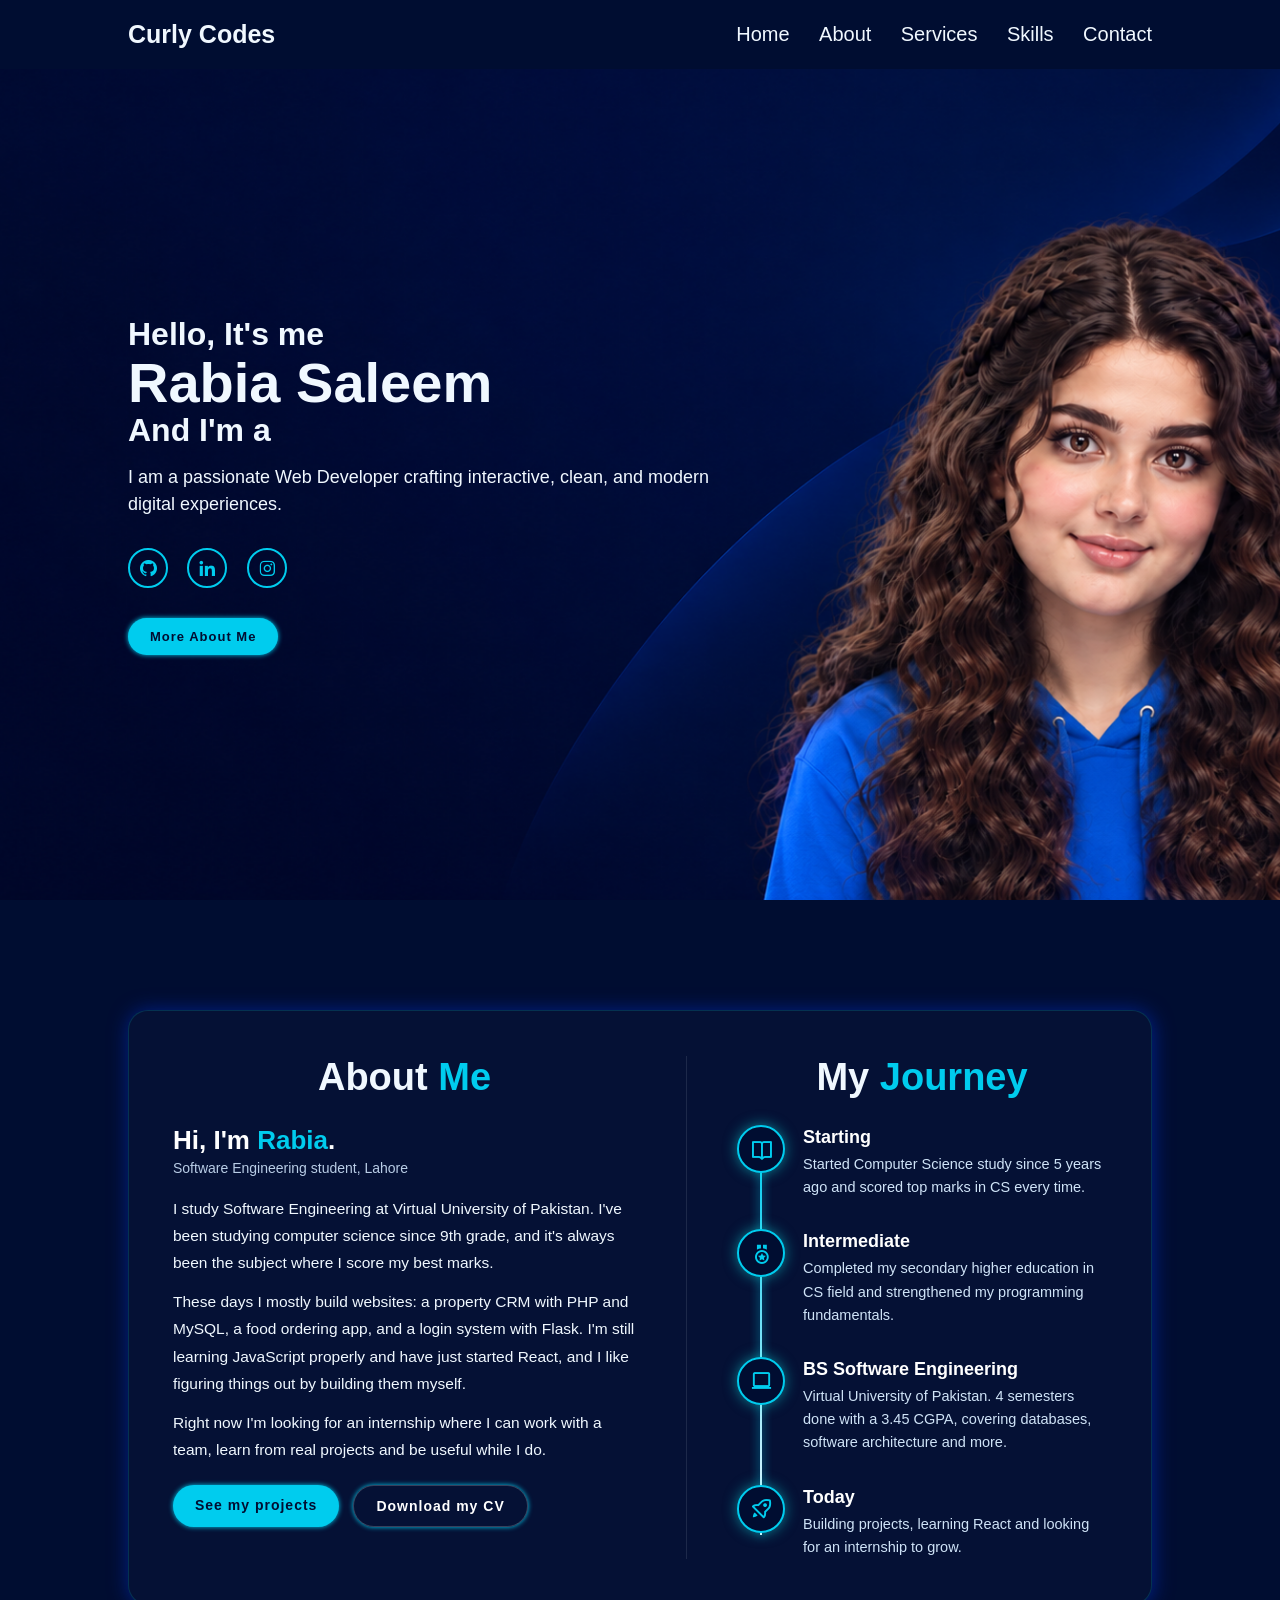
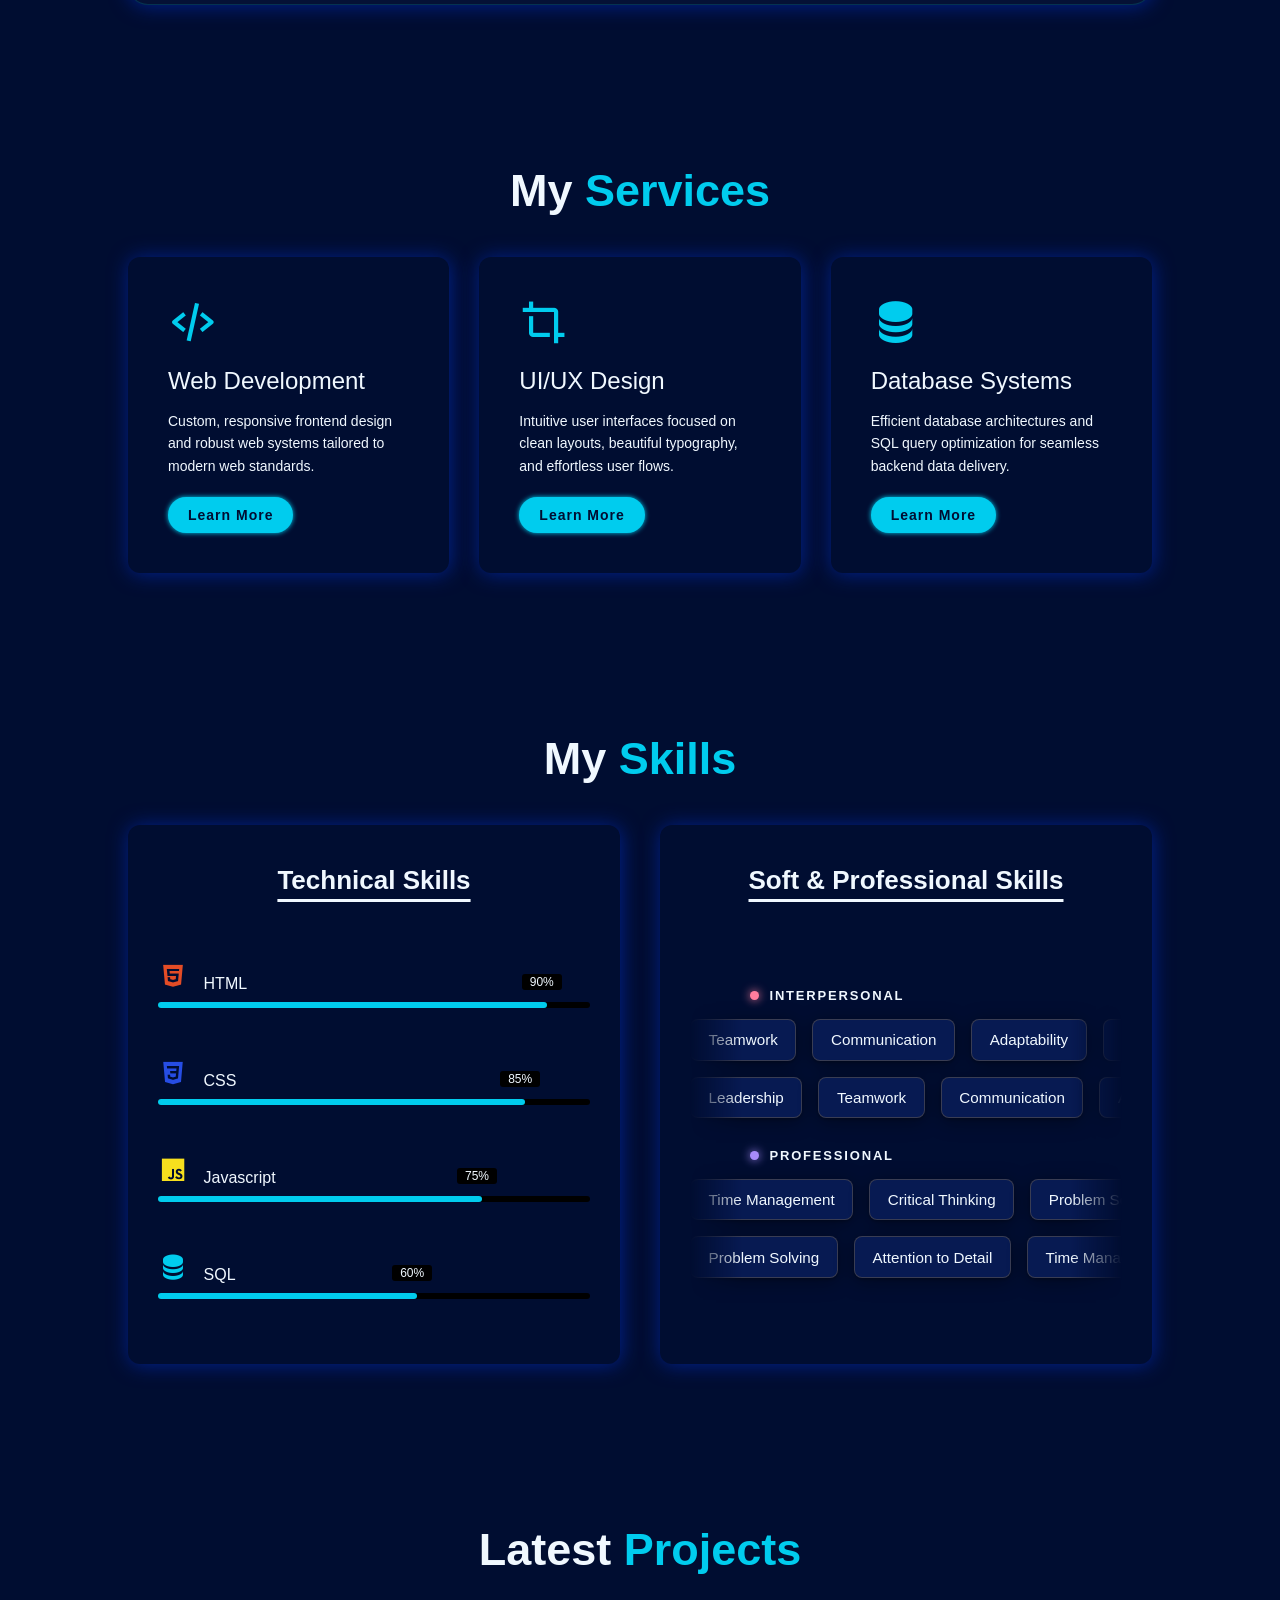
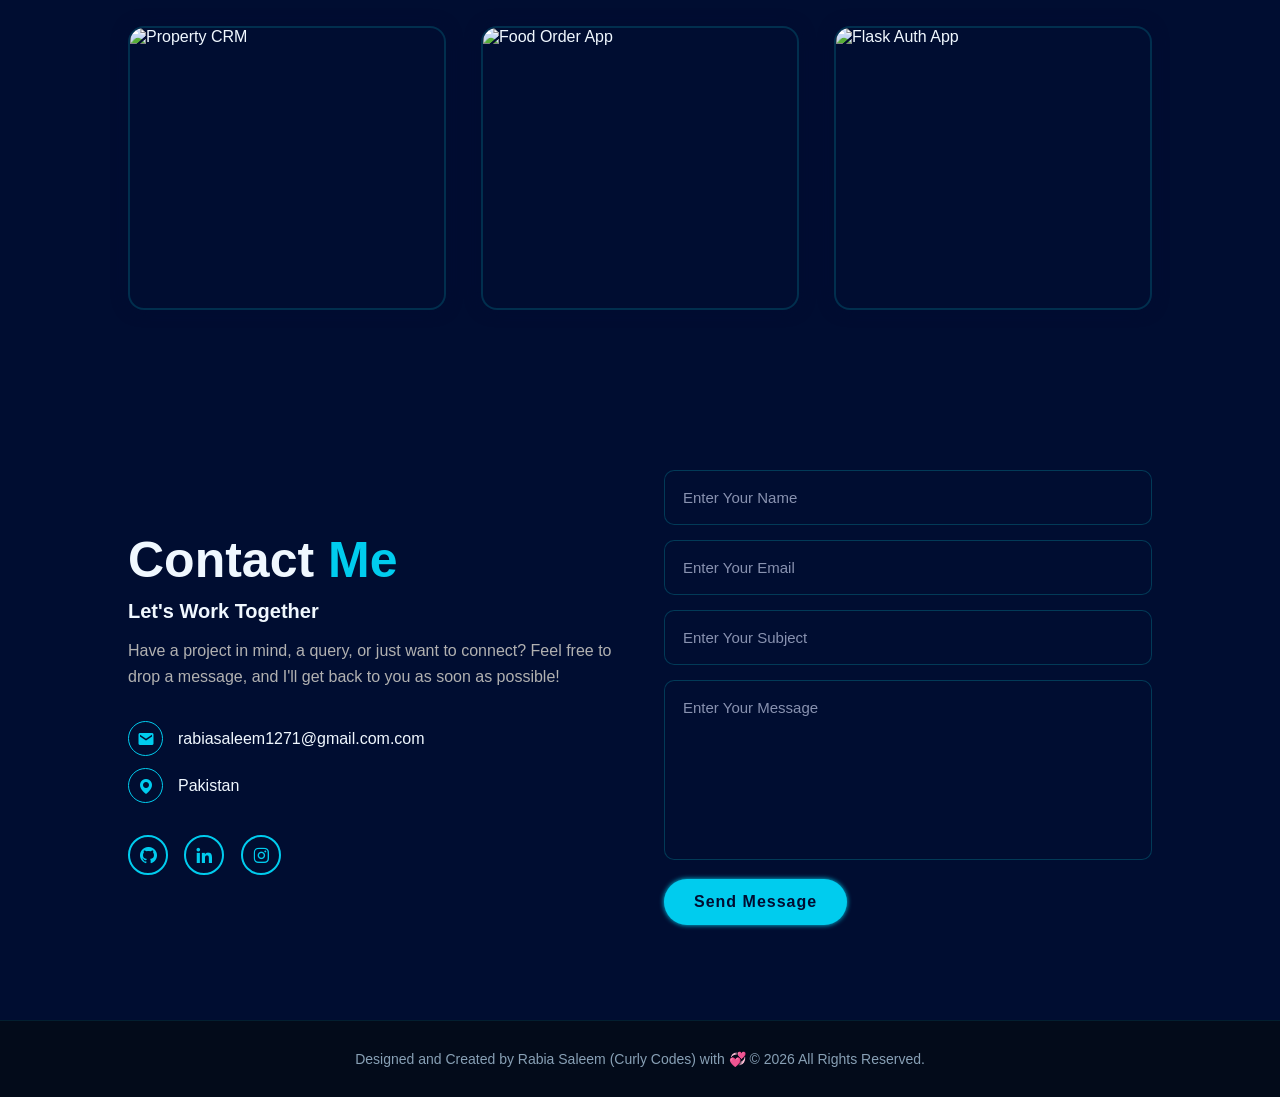
==== index.html @ abef0f48 "Rename index.html.html to index.html" ====
<!DOCTYPE html>
<html lang="en">

<head>
    <meta charset="UTF-8">
    <meta name="viewport" content="width=device-width, initial-scale=1.0">
    <title>Curly Codes | Rabia Saleem Portfolio</title>

    <script src="https://unpkg.com/typed.js@2.1.0/dist/typed.umd.js"></script>

    <link href='https://unpkg.com/boxicons@2.1.4/css/boxicons.min.css' rel='stylesheet'>

    <link rel="stylesheet" href="pro.css">
</head>

<body>

    <header class="header">
        <a class="logo" href="#">Curly Codes</a>
        <i class='bx bx-menu' id="menu-icon" aria-label="Menu"></i>
        <div class="navbar">
            <a href="#home">Home</a>
            <a href="#about">About</a>
            <a href="#services">Services</a>
            <a href="#skills">Skills</a>
            <a href="#contact">Contact</a>
        </div>
    </header>

    <section class="Home" id="home">
        <div class="homeContent">
            <h3>Hello, It's me</h3>
            <h1>Rabia Saleem</h1>
            <h3>And I'm a <span class="text"></span></h3>
            <p>I am a passionate Web Developer crafting interactive, clean, and modern digital experiences.</p>

            <div class="home-sec">
                <a href="https://github.com/rabiasaleem1271" target="_blank" style="--i:7"><i class="bx bxl-github" target="_blank"></i></a>
                <a href="https://www.linkedin.com/in/rabia-saleem-766a09416/ " target="_blank"  style="--i:9"><i class="bx bxl-linkedin "target
                    ></i></a>
                    <a href="https://www.instagram.com/curlycodes3/" style="--i:8"><i class='bx bxl-instagram' target="_blank"></i></a>
            </div>

            <a href="#about" class="btn">More About Me</a>
            
        </div>
        <img src="1.png.png" id="hero-img" alt="">
    </section>

    <section id="about" class="ab-section">
        <div class="ab-wrap">

            <!-- Left: About me -->
            <div class="ab-col">
                <h1 class="sub-title ab-reveal">About <span>Me</span></h1>

                <div class="ab-head ab-reveal">
                    <figure class="ab-photo">
                        <!-- put your photo in this folder and name it rabia.jpg -->
                        <img src="rabia.jpg" alt="Rabia Saleem" onerror="this.parentElement.style.display='none'">
                    </figure>
                    <p class="ab-hello">Hi, I'm <span>Rabia</span>.<small>Software Engineering student, Lahore</small></p>
                </div>

                <p class="ab-reveal" style="--d:.1s">I study Software Engineering at Virtual University of Pakistan. I've been studying computer science since 9th grade, and it's always been the subject where I score my best marks.</p>
                <p class="ab-reveal" style="--d:.15s">These days I mostly build websites: a property CRM with PHP and MySQL, a food ordering app, and a login system with Flask. I'm still learning JavaScript properly and have just started React, and I like figuring things out by building them myself.</p>
                <p class="ab-reveal" style="--d:.2s">Right now I'm looking for an internship where I can work with a team, learn from real projects and be useful while I do.</p>

                <div class="ab-actions ab-reveal" style="--d:.25s">
                    <a href="#projects" class="btn btn-primary">See my projects</a>
                    <a href="Rabia_Saleem_CV (1).docx.pdf" target="_blank" class="btn btn-secondary" download>Download my CV</a>
                </div>
            </div>

            <!-- Right: My Journey -->
            <div class="ab-col">
                <h1 class="sub-title ab-reveal">My <span>Journey</span></h1>
                <div class="ab-timeline">
                    <div class="ab-step ab-reveal">
                        <div class="ab-dot"><i class="bx bx-book-open"></i></div>
                        <div><h3>Starting</h3><p>Started Computer Science study since 5 years ago and scored top marks in CS every time.</p></div>
                    </div>
                    <div class="ab-step ab-reveal" style="--d:.1s">
                        <div class="ab-dot"><i class="bx bx-medal"></i></div>
                        <div><h3>Intermediate</h3><p>Completed my secondary higher education in CS field and strengthened my programming fundamentals.</p></div>
                    </div>
                    <div class="ab-step ab-reveal" style="--d:.2s">
                        <div class="ab-dot"><i class="bx bx-laptop"></i></div>
                        <div><h3>BS Software Engineering</h3><p>Virtual University of Pakistan. 4 semesters done with a 3.45 CGPA, covering databases, software architecture and more.</p></div>
                    </div>
                    <div class="ab-step ab-reveal" style="--d:.3s">
                        <div class="ab-dot"><i class="bx bx-rocket"></i></div>
                        <div><h3>Today</h3><p>Building projects, learning React and looking for an internship to grow.</p></div>
                    </div>
                </div>
            </div>

        </div>
    </section>

    <section class="services" id="services">
        <div class="container">
            <h1 class="sub-title">My <span>Services</span></h1>
            <div class="class-list">
                <div>
                    <i class="bx bx-code-alt"></i>
                    <h2>Web Development</h2>
                    <p>Custom, responsive frontend design and robust web systems tailored to modern web standards.</p>
                    <a href="#" class="read">Learn More</a>
                </div>
                <div>
                    <i class="bx bx-crop"></i>
                    <h2>UI/UX Design</h2>
                    <p>Intuitive user interfaces focused on clean layouts, beautiful typography, and effortless user
                        flows.</p>
                    <a href="#" class="read">Learn More</a>
                </div>
                <div>
                    <i class="bx bxs-data"></i>
                    <h2>Database Systems</h2>
                    <p>Efficient database architectures and SQL query optimization for seamless backend data delivery.
                    </p>
                    <a href="#" class="read">Learn More</a>
                </div>
            </div>
        </div>
    </section>

    <section class="skills-section" id="skills">
        <h1 class="sub-title">My <span>Skills</span></h1>

        <div class="skills-wrapper">

            <div class="container1">
                <h1 class="heading1">Technical Skills</h1>
                <div class="technical-bar">
                    <div class="bar">
                        <i class="bx bxl-html5" style="color: #E34C26;"></i>
                        <div class="info"><span>HTML</span></div>
                        <div class="progress-line html"><span></span></div>
                    </div>
                    <div class="bar">
                        <i class="bx bxl-css3" style="color: #264DE4;"></i>
                        <div class="info"><span>CSS</span></div>
                        <div class="progress-line css"><span></span></div>
                    </div>
                    <div class="bar">
                        <i class="bx bxl-javascript" style="color: #F7DF1E;"></i>
                        <div class="info"><span>Javascript</span></div>
                        <div class="progress-line javascript"><span></span></div>
                    </div>
                    <div class="bar">
                        <i class="bx bxs-data" style="color: #0cef;"></i>
                        <div class="info"><span>SQL</span></div>
                        <div class="progress-line sql"><span></span></div>
                    </div>
                </div>
            </div>

            <!-- Right: Soft & Professional skills (looping tag sliders) -->
            <div class="container1 tags-box">
                <h1 class="heading1">Soft &amp; Professional Skills</h1>

                <div class="tag-list">
                    <p class="tag-label soft-label">Interpersonal</p>
                    <div class="loop-slider" style="--duration:24s; --direction:normal">
                        <div class="inner">
                            <div class="tag soft">Teamwork</div>
                            <div class="tag soft">Communication</div>
                            <div class="tag soft">Adaptability</div>
                            <div class="tag soft">Leadership</div>
                        </div>
                    </div>
                    <div class="loop-slider" style="--duration:30s; --direction:reverse">
                        <div class="inner">
                            <div class="tag soft">Leadership</div>
                            <div class="tag soft">Teamwork</div>
                            <div class="tag soft">Communication</div>
                            <div class="tag soft">Adaptability</div>
                        </div>
                    </div>

                    <p class="tag-label pro-label">Professional</p>
                    <div class="loop-slider" style="--duration:27s; --direction:reverse">
                        <div class="inner">
                            <div class="tag pro">Time Management</div>
                            <div class="tag pro">Critical Thinking</div>
                            <div class="tag pro">Problem Solving</div>
                            <div class="tag pro">Attention to Detail</div>
                        </div>
                    </div>
                    <div class="loop-slider" style="--duration:33s; --direction:normal">
                        <div class="inner">
                            <div class="tag pro">Problem Solving</div>
                            <div class="tag pro">Attention to Detail</div>
                            <div class="tag pro">Time Management</div>
                            <div class="tag pro">Critical Thinking</div>
                        </div>
                    </div>
                </div>
            </div>

        </div>
    </section>
   <!-- Projects Section -->
<section class="portfolio" id="projects">
    <h1 class="sub-title">Latest <span>Projects</span></h1>

    <div class="portfolio-content">
        
        <!-- Card 1 -->
        <div class="row">
            <img src="https://images.unsplash.com/photo-1560518883-ce09059eeffa?q=80&w=800&auto=format&fit=crop" alt="Property CRM">
            <div class="layer">
                <h5>Property CRM System</h5>
                <p>Real estate platform built with PHP and MySQL featuring property filters and custom dashboards.</p>
                <a href="#"><i class='bx bx-link-external'></i></a>
            </div>
        </div>

        <!-- Card 2 -->
        <div class="row">
            <img src="https://images.unsplash.com/photo-1555396273-367ea4eb4db5?q=80&w=800&auto=format&fit=crop" alt="Food Order App">
            <div class="layer">
                <h5>Food Ordering App</h5>
                <p>Interactive web app featuring a Bento grid menu layout and direct WhatsApp ordering integration.</p>
                <a href="#"><i class='bx bx-link-external'></i></a>
            </div>
        </div>

        <!-- Card 3 -->
        <div class="row">
            <img src="https://images.unsplash.com/photo-1507238691740-187a5b1d37b8?q=80&w=800&auto=format&fit=crop" alt="Flask Auth App">
            <div class="layer">
                <h5>Flask Auth App</h5>
                <p>Python Flask web system with secure session-based user login and dashboard management.</p>
                <a href="#"><i class='bx bx-link-external'></i></a>
            </div>
        </div>

    </div>
</section>
    

    <!-- Contact Section -->
    <section class="contact" id="contact">
        <div class="contact-text">
            <h2>Contact <span>Me</span></h2>
            <h4>Let's Work Together</h4>
            <p>Have a project in mind, a query, or just want to connect? Feel free to drop a message, and I'll get back to you as soon as possible!</p>
            
            <div class="contact-list">
                <li><i class='bx bxs-envelope'></i>rabiasaleem1271@gmail.com.com</li>
                <li><i class='bx bxs-map'></i> Pakistan</li>
            </div>

            <div class="contact-icons">
                <a href="https://github.com/rabiasaleem1271" target="_blank" style="--i:7"><i class="bx bxl-github"></i></a>
                <a href="https://www.linkedin.com/in/rabia-saleem-766a09416/" target="_blank" style="--i:9"><i class="bx bxl-linkedin"></i></a>
                <a href="https://www.instagram.com/curlycodes3/" target="_blank" style="--i:8"><i class='bx bxl-instagram'></i></a>
            </div>
        </div>

        <div class="contact-form">
            <form action="#">
                <input type="text" placeholder="Enter Your Name" required>
                <input type="email" placeholder="Enter Your Email" required>
                <input type="text" placeholder="Enter Your Subject" required>
                <textarea name="" id="" cols="40" rows="10" placeholder="Enter Your Message" required></textarea>
                <input type="submit" value="Send Message" class="send">
            </form>
        </div>
    </section>
    <footer>
        <p>Designed and Created by Rabia Saleem (Curly Codes) with 💞 &copy; 2026  All Rights Reserved.</p>
    </footer>

    <script src=" pro.js"></script>

</body>

</html>
---- pro.css ----
* {
    margin: 0;
    padding: 0;
    box-sizing: border-box;
    font-family: 'Segoe UI', Tahoma, Geneva, Verdana, sans-serif;
}

body {
    color: aliceblue;
    background-color: #000D31;
    overflow-x: hidden;
}

/* Header */
.header {
    position: fixed;
    width: 100%;
    top: 0;
    left: 0;
    padding: 20px 10%;
    background: #000D31;
    display: flex;
    justify-content: space-between;
    align-items: center;
    z-index: 100;
}

.logo {
    font-weight: 600;
    text-decoration: none;
    font-size: 25px;
    position: relative;
    color: aliceblue;
    cursor: default;
    opacity: 0;
    animation: slideRight 1s ease forwards;
}

.navbar a {
    text-decoration: none;
    display: inline-block;
    color: aliceblue;
    font-size: 20px;
    font-weight: 500;
    margin-left: 25px;
    transition: .3s;
    opacity: 0;
    animation: slideTop .5s ease forwards;
}

.navbar a:hover {
    color: #0cef;
}

/* Home Section */
.Home {
    background:url(ChatGPT\ Image\ Sep\ 24\,\ 2026\,\ 01_10_43\ PM.png);
    position: relative;
    width: 100%;
    height: 100vh;
    background-size: cover;
    background-position: center;
    display: flex;
    align-items: center;
    color: aliceblue;
    padding: 70px 10% 0;
}

.homeContent {
    max-width: 600px;
}

.homeContent h3 {
    font-size: 32px;
    font-weight: 700;
    opacity: 0;
    animation: SlideBottom 1s ease forwards;
    animation-delay: .7s;
}

.homeContent h3 span.text {
    color: #0cef;
}

.homeContent h1 {
    font-size: 56px;
    font-weight: 700;
    margin: -3px 0;
    opacity: 0;
    animation: slideRight 1s ease forwards;
    animation-delay: 1s;
}

.homeContent p {
    font-size: 18px;
    margin-top: 15px;
    line-height: 1.5;
    opacity: 0;
    animation: slideTop 1s ease forwards;
    animation-delay: 1s;
}

.home-sec a {
    display: inline-flex;
    justify-content: center;
    align-items: center;
    width: 40px;
    height: 40px;
    background: transparent;
    border: 2px solid #0cef;
    color: #0cef;
    border-radius: 50%;
    font-size: 20px;
    text-decoration: none;
    margin: 30px 15px 30px 0;
    transition: 0.3s ease;
}

.home-sec a:hover {
    background: #0cef;
    color: #000D31;
    box-shadow: 0 0 20px #0cef;
}

.btn {
    display: inline-block;
    padding: 12px 28px;
    background: #0cef;
    border-radius: 40px;
    font-size: 16px;
    color: #000D31;
    text-decoration: none;
    letter-spacing: 1px;
    font-weight: 600;
    opacity: 0;
    animation: slideTop 1s ease forwards;
    animation-delay: 0.5s;
    box-shadow: 0 0 5px #0cef;
    transition: 0.3s ease;
}

.btn:hover {
    box-shadow: 0 0 5px cyan, 0 0 25px cyan, 0 0 50px cyan;
}

/* About Section */
.about-section {
    padding: 80px 20px;
    background-color: #000D31;
    color: #ffffff;
}

.about-container {
    max-width: 1150px;
    margin: 0 auto;
    display: grid;
    grid-template-columns: 1.2fr 1fr;
    gap: 50px;
    align-items: center;
}

/* Subtitle & Titles */
.section-subtitle {
    color: #0cef;
    font-size: 13px;
    font-weight: 700;
    letter-spacing: 2px;
    text-transform: uppercase;
}

.section-title {
    font-size: 32px;
    font-weight: 800;
    margin: 8px 0 20px 0;
    color: #ffffff;
}

.about-bio {
    color: aliceblue;
    font-size: 15px;
    line-height: 1.7;
    margin-bottom: 25px;
}

/* Education Box */
.education-block {
    display: flex;
    align-items: center;
    gap: 15px;
    background: #000D31;
    padding: 18px 22px;
    border-radius: 14px;
    border: 1px solid rgba(12, 239, 239, 0.25);
    margin-bottom: 20px;
}

.edu-icon {
    font-size: 28px;
}

.education-block h3 {
    font-size: 17px;
    color: #ffffff;
    margin-bottom: 3px;
}

.university-name {
    color:aliceblue;
    font-size: 13px;
    margin-bottom: 6px;
}

.status-badge {
    background: #000D31;
    color: #10b981;
    padding: 3px 10px;
    font-size: 11px;
    font-weight: 600;
    border-radius: 20px;
    border: 1px solid rgba(16, 185, 129, 0.4);
}

/* Objective Card */
.objective-card {
    background: #000D31;
    border-left: 4px solid #0cef;
    padding: 18px 20px;
    border-radius: 0 12px 12px 0;
    margin-bottom: 25px;
}

.objective-card h3 {
    color: #0cef;
    font-size: 15px;
    margin-bottom: 6px;
}

.objective-card p {
    color: aliceblue;
    font-size: 13px;
    line-height: 1.6;
}

/* Buttons */
.action-buttons {
    display: flex;
    gap: 15px;
}

.btn {
    padding: 11px 22px;
    border-radius: 25px;
    font-weight: 600;
    font-size: 13px;
    text-decoration: none;
    transition: 0.3s ease;
}

.btn-primary {
    background: #0cef;
    color: #000D31;
}

.btn-primary:hover {
    box-shadow: 0 0 18px rgba(12, 239, 239, 0.5);
}

.btn-secondary {
    background: transparent;
    color: #ffffff;
    border: 1px solid rgba(255, 255, 255, 0.2);
}

.btn-secondary:hover {
    border-color: #0cef;
    color: #0cef;
}

/* Right Grid Highlights */
.highlight-grid {
    display: grid;
    grid-template-columns: 1fr 1fr;
    gap: 15px;
    margin-bottom: 20px;
}

.stat-card {
    background: #000D31;
    padding: 20px;
    border-radius: 14px;
    text-align: center;
    border: 1px solid rgba(255, 255, 255, 0.08);
}

.stat-number {
    display: block;
    font-size: 20px;
    font-weight: 700;
    color: #0cef;
    margin-bottom: 4px;
}

.stat-label {
    font-size: 12px;
    color: aliceblue;
}

.strengths-box {
    background:#000D31;
    padding: 22px;
    border-radius: 14px;
    border: 1px solid rgba(255, 255, 255, 0.08);
}

.strengths-box h3 {
    color: #ffffff;
    font-size: 16px;
    margin-bottom: 15px;
}

.strengths-list {
    list-style: none;
}

.strengths-list li {
    color: aliceblue;
    font-size: 13px;
    line-height: 1.6;
    margin-bottom: 12px;
}

/* Mobile Responsiveness */
@media (max-width: 850px) {
    .about-container {
        grid-template-columns: 1fr;
    }
}
/* Services Section */
.services {
    padding: 80px 10%;
}

.sub-title {
    text-align: center;
    font-size: 45px;
    margin-bottom: 40px;
    width: 100%;
}

.sub-title span {
    color: #0cef;
}

.class-list {
    display: grid;
    grid-template-columns: repeat(auto-fit, minmax(280px, 1fr));
    grid-gap: 30px;
}

.class-list div {
    background-color: #000D31;
    padding: 40px;
    border-radius: 12px;
    transition: background 0.5s, transform 0.5s;
    box-shadow: 1px 1px 20px #012290f7;
}

.class-list div i {
    font-size: 50px;
    margin-bottom: 20px;
    color: #0cef;
}

.class-list div h2 {
    font-size: 24px;
    font-weight: 500;
    margin-bottom: 15px;
}

.class-list div p {
    font-size: 14px;
    line-height: 1.6;

}

.class-list div:hover {
    transform: translateY(-10px);
    background:#022767
    ;
    ;
}

.read {
    display: inline-block;
    padding: 10px 20px;
    background: #0cef;
    border-radius: 40px;
    font-size: 14px;
    color: #000D31;
    letter-spacing: 1px;
    text-decoration: none;
    font-weight: 600;
    margin-top: 20px;
    box-shadow: 0 0 5px #0cef;
    transition: 0.3s ease;
}

.read:hover {
    box-shadow: 0 0 15px cyan, 0 0 30px cyan;
}

.skills-section {
    padding: 80px 10%;
    display: flex;
    flex-direction: column;
    align-items: center;
}

.skills-wrapper {
    display: flex;
    justify-content: space-between;
    align-items: flex-start;
    flex-wrap: wrap;
    width: 100%;
    gap: 40px;
}

.container1 {
    flex: 1 1 450px;
    background: #000D31;
    padding: 40px 30px;
    border-radius: 12px;
    box-shadow: 1px 1px 20px #012290f7;
}

.heading1 {
    text-align: center;
    text-decoration: underline;
    text-underline-offset: 10px;
    text-decoration-thickness: 3px;
    margin-bottom: 40px;
    font-size: 26px;
}

/* Technical Bars */
.bar {
    font-size: 20px;
    margin: 25px 0;
}

.bar i {
    font-size: 30px;
}

.technical-bar .bar .info {
    margin-bottom: 8px;
    display: inline-block;
    margin-left: 10px;
}

.technical-bar .bar .info span {
    font-size: 16px;
    font-weight: 500;
}

.technical-bar .bar .progress-line {
    position: relative;
    border-radius: 10px;
    width: 100%;
    height: 6px;
    background-color: #000000;
}

.technical-bar .bar .progress-line span {
    height: 100%;
    background-color: #0cef;   
    position: absolute;
    border-radius: 10px;
}

.progress-line.html span { width: 90%; }
.progress-line.css span { width: 85%; }
.progress-line.javascript span { width: 75%; }
.progress-line.sql span { width: 60%; }

.progress-line span::after {
    position: absolute;
    padding: 1px 8px;
    background-color: #000;
    color: aliceblue;
    font-size: 12px;
    border-radius: 3px;
    top: -28px;
    right: -15px;
}

.progress-line.html span::after { content: "90%"; }
.progress-line.css span::after { content: "85%"; }
.progress-line.javascript span::after { content: "75%"; }
.progress-line.sql span::after { content: "60%"; }

/* Radial Progress Bars */
.radial-bars {
    width: 100%;
    display: flex;
    flex-wrap: wrap;
    justify-content: space-around;
}

.radial-bars .radial-bar {
    width: 45%;
    height: 170px;
    margin-bottom: 20px;
    position: relative;
}

.radial-bars .radial-bar svg {
    position: absolute;
    top: 50%;
    left: 50%;
    transform: translate(-50%, -50%) rotate(-90deg);
    width: 130px;
    height: 130px;
}

.radial-bars .radial-bar .progress-bar {
    stroke-width: 10;
    stroke: #000;
    fill: transparent;
}

.path {
    stroke-width: 10;
    stroke: #0cef;
    fill: transparent;
    stroke-dasharray: 502;
    stroke-linecap: round;
}

.path-1 { stroke-dashoffset: 150; }
.path-2 { stroke-dashoffset: 100; }
.path-3 { stroke-dashoffset: 75; }
.path-4 { stroke-dashoffset: 50; }

.radial-bar .percentage {
    position: absolute;
    top: 42%;
    left: 50%;
    transform: translate(-50%, -50%);
    font-size: 18px;
    font-weight: 600;
}

.radial-bar .text {
    width: 100%;
    position: absolute;
    text-align: center;
    left: 50%;
    bottom: 5px;
    transform: translateX(-50%);
    font-size: 14px;
    font-weight: 500;
}
footer {
    padding: 30px;
    text-align: center;
    background: #030b1a;
    color: #88a0b5;
    font-size: 14px;
    border-top: 1px solid rgba(0, 206, 239, 0.1);
}
/* Animations */
@keyframes slideRight {
    0% { transform: translateX(-100px); opacity: 0; }
    100% { transform: translateX(0); opacity: 1; }
}

@keyframes slideTop {
    0% { transform: translateY(100px); opacity: 0; }
    100% { transform: translateY(0); opacity: 1; }
}

@keyframes SlideBottom {
    0% { transform: translateY(-100px); opacity: 0; }
    100% { transform: translateY(0); opacity: 1; }
}

@media (max-width: 900px) {
    .about {
        grid-template-columns: 1fr;
        text-align: center;
    }
    
    .about-image img {
        margin: 0 auto;
    }

    .skills-wrapper {
        flex-direction: column;
    }
}
/* Projects Section Styling */
.portfolio {
    padding: 80px 10%;
    background-color: #000D31; /* Main background */
}

/* Heading Center Alignment */
.portfolio .sub-title {
    text-align: center;
    font-size: 45px;
    margin-bottom: 50px;
}

.portfolio .sub-title span {
    color: #0cef;
}

/* Responsive Grid Layout for Cards */
.portfolio-content {
    display: grid;
    grid-template-columns: repeat(auto-fit, minmax(300px, 1fr));
    gap: 35px;
}

/* Single Card Design with #000D31 Theme */
.row {
    position: relative;
    background-color: #000D31; /* Aapka pasandida color theme */
    border-radius: 16px;
    overflow: hidden;
    border: 2px solid rgba(12, 239, 239, 0.15);
    box-shadow: 0 0 15px rgba(0, 13, 49, 0.8);
    transition: transform 0.4s ease, border-color 0.4s ease, box-shadow 0.4s ease;
}

.row img {
    width: 100%;
    height: 280px;
    object-fit: cover;
    display: block;
    transition: transform 0.6s cubic-bezier(0.25, 1, 0.5, 1);
}

/* Mouse Hover Card Animation */
.row:hover {
    transform: translateY(-10px);
    border-color: #0cef;
    box-shadow: 0 0 25px rgba(12, 239, 239, 0.4);
}

.row:hover img {
    transform: scale(1.12); /* Smooth zoom effect */
}

/* Glassmorphism Dynamic Overlay Layer */
.layer {
    width: 100%;
    height: 100%;
    background: linear-gradient(180deg, rgba(0, 13, 49, 0.2) 0%, rgba(12, 239, 239, 0.95) 100%);
    backdrop-filter: blur(4px); /* Unique frosted glass effect */
    position: absolute;
    left: 0;
    bottom: -100%; /* Initially hidden below card */
    display: flex;
    flex-direction: column;
    align-items: center;
    justify-content: center;
    text-align: center;
    padding: 0 25px;
    transition: bottom 0.5s cubic-bezier(0.175, 0.885, 0.32, 1.275); /* Spring animation */
}

/* Show Layer on Hover */
.row:hover .layer {
    bottom: 0; /* Slides up smoothly */
}

/* Layer Content Styling & Pop-Up Animations */
.layer h5 {
    color: #000D31;
    font-size: 24px;
    font-weight: 700;
    margin-bottom: 10px;
    transform: translateY(20px);
    opacity: 0;
    transition: all 0.4s ease 0.1s;
}

.layer p {
    color: #051129;
    font-size: 14px;
    line-height: 1.5;
    font-weight: 600;
    transform: translateY(20px);
    opacity: 0;
    transition: all 0.4s ease 0.2s;
}

.layer a {
    color: #0cef;
    background: #000D31;
    margin-top: 18px;
    width: 45px;
    height: 45px;
    display: flex;
    align-items: center;
    justify-content: center;
    border-radius: 50%;
    text-decoration: none;
    font-size: 20px;
    transform: translateY(20px);
    opacity: 0;
    transition: all 0.4s ease 0.3s, background 0.3s ease;
}

.layer a:hover {
    background: #ffffff;
    color: #000D31;
    box-shadow: 0 0 15px #ffffff;
}

/* Text Appear Effect on Hover */
.row:hover .layer h5,
.row:hover .layer p,
.row:hover .layer a {
    transform: translateY(0);
    opacity: 1;
}
/* Contact Section Styling */
.contact {
    display: grid;
    grid-template-columns: repeat(2, 1fr);
    align-items: center;
    gap: 3rem;
    padding: 80px 10%;
    background-color: #000D31;
}

.contact-text h2 {
    font-size: 50px;
    line-height: 1;
    margin-bottom: 10px;
}

.contact-text h2 span {
    color: #0cef;
}

.contact-text h4 {
    margin: 15px 0;
    color: aliceblue;
    font-size: 20px;
    font-weight: 600;
}

.contact-text p {
    color: rgb(177, 177, 177);
    font-size: 16px;
    line-height: 1.6;
    margin-bottom: 2rem;
}

.contact-list {
    margin-bottom: 2rem;
    list-style: none;
}

.contact-list li {
    margin-bottom: 12px;
    display: flex;
    align-items: center;
    font-size: 16px;
    color: aliceblue;
}

.contact-list i {
    display: inline-flex;
    justify-content: center;
    align-items: center;
    width: 35px;
    height: 35px;
    background: #000D31;
    border: 1px solid #0cef;
    border-radius: 50%;
    color: #0cef;
    font-size: 18px;
    margin-right: 15px;
    transition: 0.3s ease;
}

.contact-list li:hover i {
    background: #0cef;
    color: #000D31;
    box-shadow: 0 0 10px #0cef;
}

.contact-icons a {
    display: inline-flex;
    justify-content: center;
    align-items: center;
    width: 40px;
    height: 40px;
    background: transparent;
    border: 2px solid #0cef;
    border-radius: 50%;
    font-size: 20px;
    color: #0cef;
    text-decoration: none;
    margin-right: 12px;
    transition: 0.3s ease;
}

.contact-icons a:hover {
    background: #0cef;
    color: #000D31;
    box-shadow: 0 0 15px #0cef;
}

/* Contact Form (#000D31 Theme) */
.contact-form form {
    position: relative;
}

.contact-form form input,
.contact-form form textarea {
    border: none;
    outline: none;
    width: 100%;
    padding: 18px;
    background: #000D31; /* Aapki card color theme */
    color: aliceblue;
    font-size: 15px;
    font-weight: 500;
    margin-bottom: 15px;
    border-radius: 10px;
    border: 1px solid rgba(12, 239, 239, 0.2);
    transition: all 0.3s ease;
}

.contact-form form input::placeholder,
.contact-form form textarea::placeholder {
    color: #8892b0;
}

/* Input Focus Effect */
.contact-form form input:focus,
.contact-form form textarea:focus {
    border-color: #0cef;
    box-shadow: 0 0 12px rgba(12, 239, 239, 0.3);
}

.contact-form form textarea {
    resize: none;
    height: 180px;
}

.contact-form form .send {
    display: inline-block;
    padding: 14px 30px;
    background: #0cef;
    border-radius: 40px;
    font-size: 16px;
    color: #000D31;
    letter-spacing: 1px;
    font-weight: 600;
    cursor: pointer;
    box-shadow: 0 0 5px #0cef;
    transition: 0.3s ease;
    border: none;
    width: auto;
}

.contact-form form .send:hover {
    box-shadow: 0 0 15px cyan, 0 0 30px cyan;
    transform: translateY(-3px);
}

/* Responsive Support */
@media (max-width: 900px) {
    .contact {
        grid-template-columns: 1fr;
    }
}


/* ===================================================
   Skills: technical bars + solar system (side by side)
   =================================================== */
.skills-wrapper { align-items: stretch; }
.skills-wrapper .container1 { flex: 1 1 380px; min-width: 0; }
.skills-wrapper .container1:first-child { display: flex; flex-direction: column; }
.technical-bar { flex: 1; display: flex; flex-direction: column; justify-content: space-evenly; }

/* ---------- looping skill sliders ---------- */
.tags-box { display: flex; flex-direction: column; }
.tags-box .heading1 { width: 100%; }

.tag-list {
    flex: 1;
    display: flex;
    flex-direction: column;
    justify-content: center;
    gap: 16px;
    width: 100%;
    padding: 6px 0;
    overflow: hidden;
    /* soft fade on both edges */
    -webkit-mask-image: linear-gradient(90deg, transparent, #000 12%, #000 88%, transparent);
    mask-image: linear-gradient(90deg, transparent, #000 12%, #000 88%, transparent);
}

.tag-label {
    display: flex;
    align-items: center;
    gap: 10px;
    margin: 6px 0 0 14%;
    font-size: 13px;
    font-weight: 600;
    letter-spacing: .14em;
    text-transform: uppercase;
    color: aliceblue;
}
.tag-label::before {
    content: "";
    width: 9px;
    height: 9px;
    border-radius: 50%;
    background: var(--c);
    box-shadow: 0 0 10px var(--c);
}
.soft-label { --c: #ff7d9d; }
.pro-label  { --c: #a78bfa; margin-top: 14px; }

.loop-slider .inner {
    display: flex;
    width: fit-content;
    animation-name: tagLoop;
    animation-timing-function: linear;
    animation-iteration-count: infinite;
    animation-direction: var(--direction);
    animation-duration: var(--duration);
}
.loop-slider:hover .inner { animation-play-state: paused; }
#hero-img{
    display: none;
}

.tag {
    display: flex;
    align-items: center;
    gap: 0 8px;
    flex: none;
    white-space: nowrap;
    color: aliceblue;
    font-size: .95rem;
    background: #071a52;
    border: 1px solid rgba(255, 200, 87, .2);
    border-radius: .5rem;
    padding: .7rem 1.1rem;
    margin-right: 1rem;   /* margin (not gap) keeps the loop seamless */
    box-shadow: 0 .1rem .2rem rgba(0, 0, 0, .25), 0 .2rem 1.2rem rgba(0, 0, 0, .35);
    transition: border-color .3s, box-shadow .3s;
}
.tag i { font-size: 1.25rem; }
.tag.soft i { color: #ff7d9d; }
.tag.pro i  { color: #a78bfa; }
.tag.soft:hover { border-color: #ff7d9d; box-shadow: 0 0 16px rgba(255, 125, 157, .4); }
.tag.pro:hover  { border-color: #a78bfa; box-shadow: 0 0 16px rgba(167, 139, 250, .4); }

@keyframes tagLoop {
    0%   { transform: translateX(0); }
    100% { transform: translateX(-50%); }
}
@media (prefers-reduced-motion: reduce) { .loop-slider .inner { animation: none; } }


/* ===================================================
   About Me + My Journey (side by side)
   =================================================== */
html { scroll-behavior: smooth; }
section { scroll-margin-top: 70px; }

.ab-section { padding: 110px 10% 80px; }

.ab-wrap {
    max-width: 1150px;
    margin: 0 auto;
    display: grid;
    grid-template-columns: 1.1fr 1fr;
    gap: 50px;
    padding: 45px 44px;
    border-radius: 20px;
    border: 1px solid rgba(12, 239, 239, .15);
    background: rgba(255, 255, 255, .02);
    box-shadow: 1px 1px 20px #012290f7;
}
.ab-col + .ab-col { border-left: 1px solid rgba(240, 248, 255, .1); padding-left: 50px; }
.ab-col .sub-title { font-size: 38px; margin-bottom: 26px; }

.ab-head { display: flex; align-items: center; gap: 18px; margin-bottom: 18px; }
.ab-photo { width: 84px; height: 84px; flex: none; }
.ab-photo img {
    width: 100%;
    height: 100%;
    object-fit: cover;
    border-radius: 50%;
    border: 2px solid #0cef;
    display: block;
}
.ab-hello { font-size: 26px; font-weight: 700; color: #fff; line-height: 1.2; }
.ab-hello span { color: #0cef; }
.ab-hello small { display: block; margin-top: 4px; font-size: 14px; font-weight: 400; color: #b9cde6; }

.ab-col > p { color: aliceblue; font-size: 15.5px; line-height: 1.75; margin-bottom: 12px; }
.ab-actions { display: flex; flex-wrap: wrap; gap: 14px; margin-top: 22px; }
.ab-actions .btn { font-size: 14px; padding: 12px 22px; }

/* journey: vertical timeline with icons */
.ab-timeline { position: relative; display: flex; flex-direction: column; gap: 30px; }
.ab-timeline::before {
    content: "";
    position: absolute;
    left: 23px;
    top: 24px;
    bottom: 24px;
    width: 2px;
    background: linear-gradient(180deg, #0cef, aliceblue);
    box-shadow: 0 0 10px #0cef;
}
.ab-step { position: relative; display: flex; gap: 18px; align-items: flex-start; }
.ab-dot {
    flex: none;
    width: 48px;
    height: 48px;
    border-radius: 50%;
    display: grid;
    place-items: center;
    font-size: 23px;
    color: #0cef;
    background: #000D31;
    border: 2px solid #0cef;
    box-shadow: 0 0 14px rgba(12, 239, 239, .5);
    transition: .3s;
}
.ab-step:hover .ab-dot { background: #0cef; color: #000D31; }
.ab-step h3 { font-size: 18px; color: #fff; margin: 2px 0 5px; }
.ab-step p { font-size: 14.5px; line-height: 1.6; color: #cfe3f7; }

/* gentle fade-in on scroll (only when JS is running) */
.ab-js .ab-reveal {
    opacity: 0;
    transform: translateY(22px);
    transition: opacity .7s ease var(--d, 0s), transform .7s ease var(--d, 0s);
}
.ab-js .ab-reveal.in { opacity: 1; transform: none; }
@media (prefers-reduced-motion: reduce) {
    .ab-js .ab-reveal { opacity: 1; transform: none; transition: none; }
}


/* ===================================================
   RESPONSIVE - whole website
   =================================================== */
#menu-icon { display: none; font-size: 34px; color: aliceblue; cursor: pointer; }

.class-list { grid-template-columns: repeat(auto-fit, minmax(min(280px, 100%), 1fr)); }
.portfolio-content { grid-template-columns: repeat(auto-fit, minmax(min(300px, 100%), 1fr)); }
.contact-list li { flex-wrap: wrap; word-break: break-word; }

@media (max-width: 900px) {
    /* navbar becomes a dropdown menu */
    .header { padding: 16px 5%; }
    .logo { font-size: 22px; }
    #menu-icon { display: block; }
    .navbar {
        position: absolute;
        top: 100%;
        left: 0;
        width: 100%;
        display: none;
        flex-direction: column;
        padding: 6px 5% 16px;
        background: #000D31;
        border-top: 1px solid rgba(12, 239, 239, .15);
        box-shadow: 0 14px 24px rgba(0, 0, 0, .45);
    }
    .navbar.active { display: flex; }
    .navbar a {
        margin: 0;
        padding: 14px 0;
        font-size: 18px;
        opacity: 1;
        animation: none;
        border-bottom: 1px solid rgba(240, 248, 255, .08);
    }
    .navbar a:last-child { border-bottom: none; }

    .Home { height: auto; min-height: 100vh; padding: 110px 6% 60px; }

    /* about + journey stack */
    .ab-section { padding: 100px 5% 60px; }
    .ab-wrap { grid-template-columns: 1fr; gap: 50px; padding: 36px 26px; }
    .ab-col + .ab-col { border-left: none; padding-left: 0; border-top: 1px solid rgba(240, 248, 255, .1); padding-top: 44px; }

    /* skills boxes stack */
    .skills-wrapper { flex-direction: column; align-items: stretch; }
    .skills-wrapper .container1 { flex: none; width: 100%; }

    .services, .portfolio, .contact { padding: 70px 6%; }
    .skills-section { padding: 70px 5%; }
}

@media (max-width: 600px) {
    .homeContent h3 { font-size: 22px; }
    .homeContent h1 { font-size: 38px; }
    .homeContent p { font-size: 16px; }

    .sub-title, .portfolio .sub-title { font-size: 32px; margin-bottom: 30px; }
    .ab-col .sub-title { font-size: 30px; margin-bottom: 22px; }
    .services, .portfolio, .contact { padding: 60px 5%; }
    .skills-section { padding: 60px 4%; }

    .skills-wrapper .container1 { padding: 30px 14px; }
    .heading1 { font-size: 21px; margin-bottom: 26px; }
    .tag { font-size: .85rem; padding: .6rem .9rem; }
    .tag-label { margin-left: 8%; }

    .row img { height: 230px; }
    .contact-text h2 { font-size: 34px; }
    .contact-form form input, .contact-form form textarea { padding: 15px; }

    .ab-section { padding: 95px 4% 50px; }
    .ab-wrap { padding: 30px 18px; }
    .ab-hello { font-size: 22px; }
    .ab-photo { width: 68px; height: 68px; }
    .ab-dot { width: 42px; height: 42px; font-size: 20px; }
    .ab-timeline::before { left: 20px; }
    .ab-step { gap: 14px; }

    footer { padding: 24px 16px; font-size: 13px; }
}
/* Mobile screens ke liye perfect responsive code */
@media screen and (max-width: 768px) {
    .Home {

    background: #000D31;
      height: 60vh !important;
      padding: 50px 5% 0 !important;
      background-size: cover !important;
      background-position: center !important;
    }
    #hero-img{
        display: inline;
        width: 50%;
        margin-top: -100px;
    }
    .ab-section{
        margin-top: -100px;
    }
  }
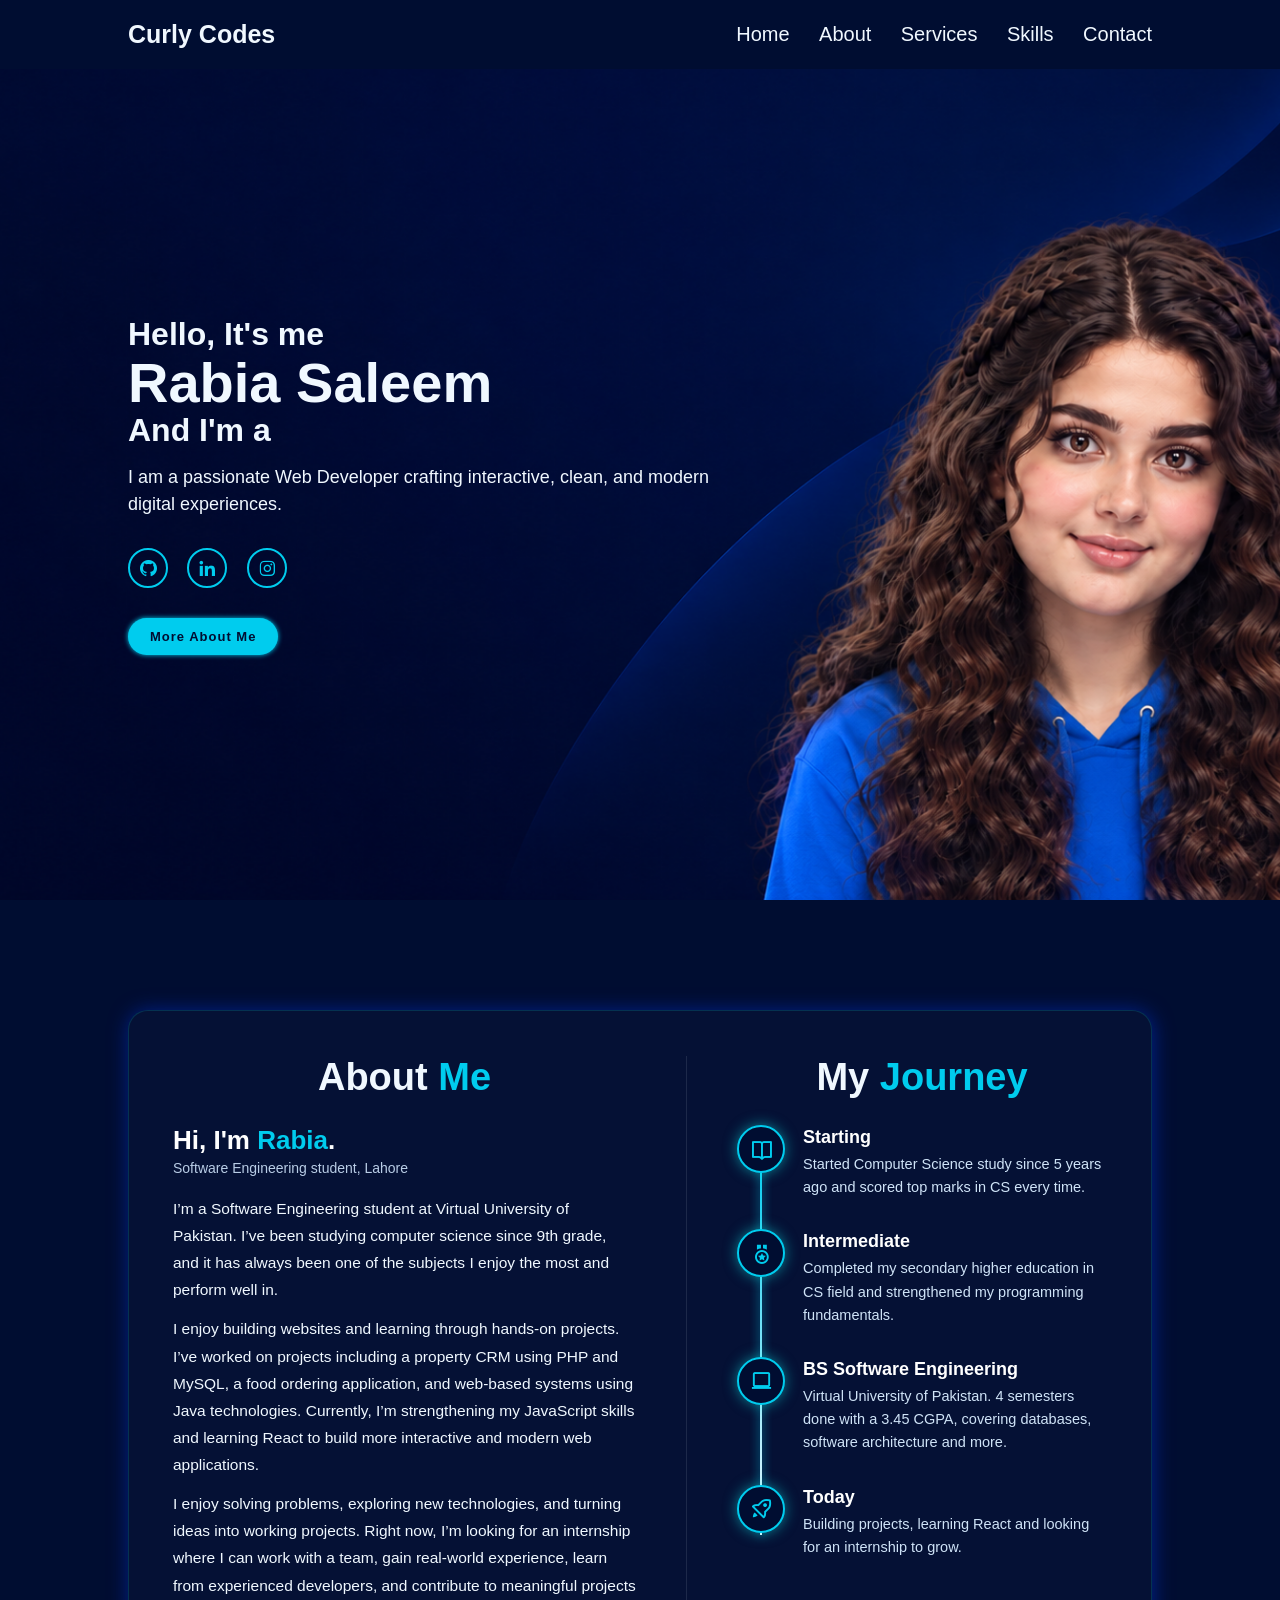
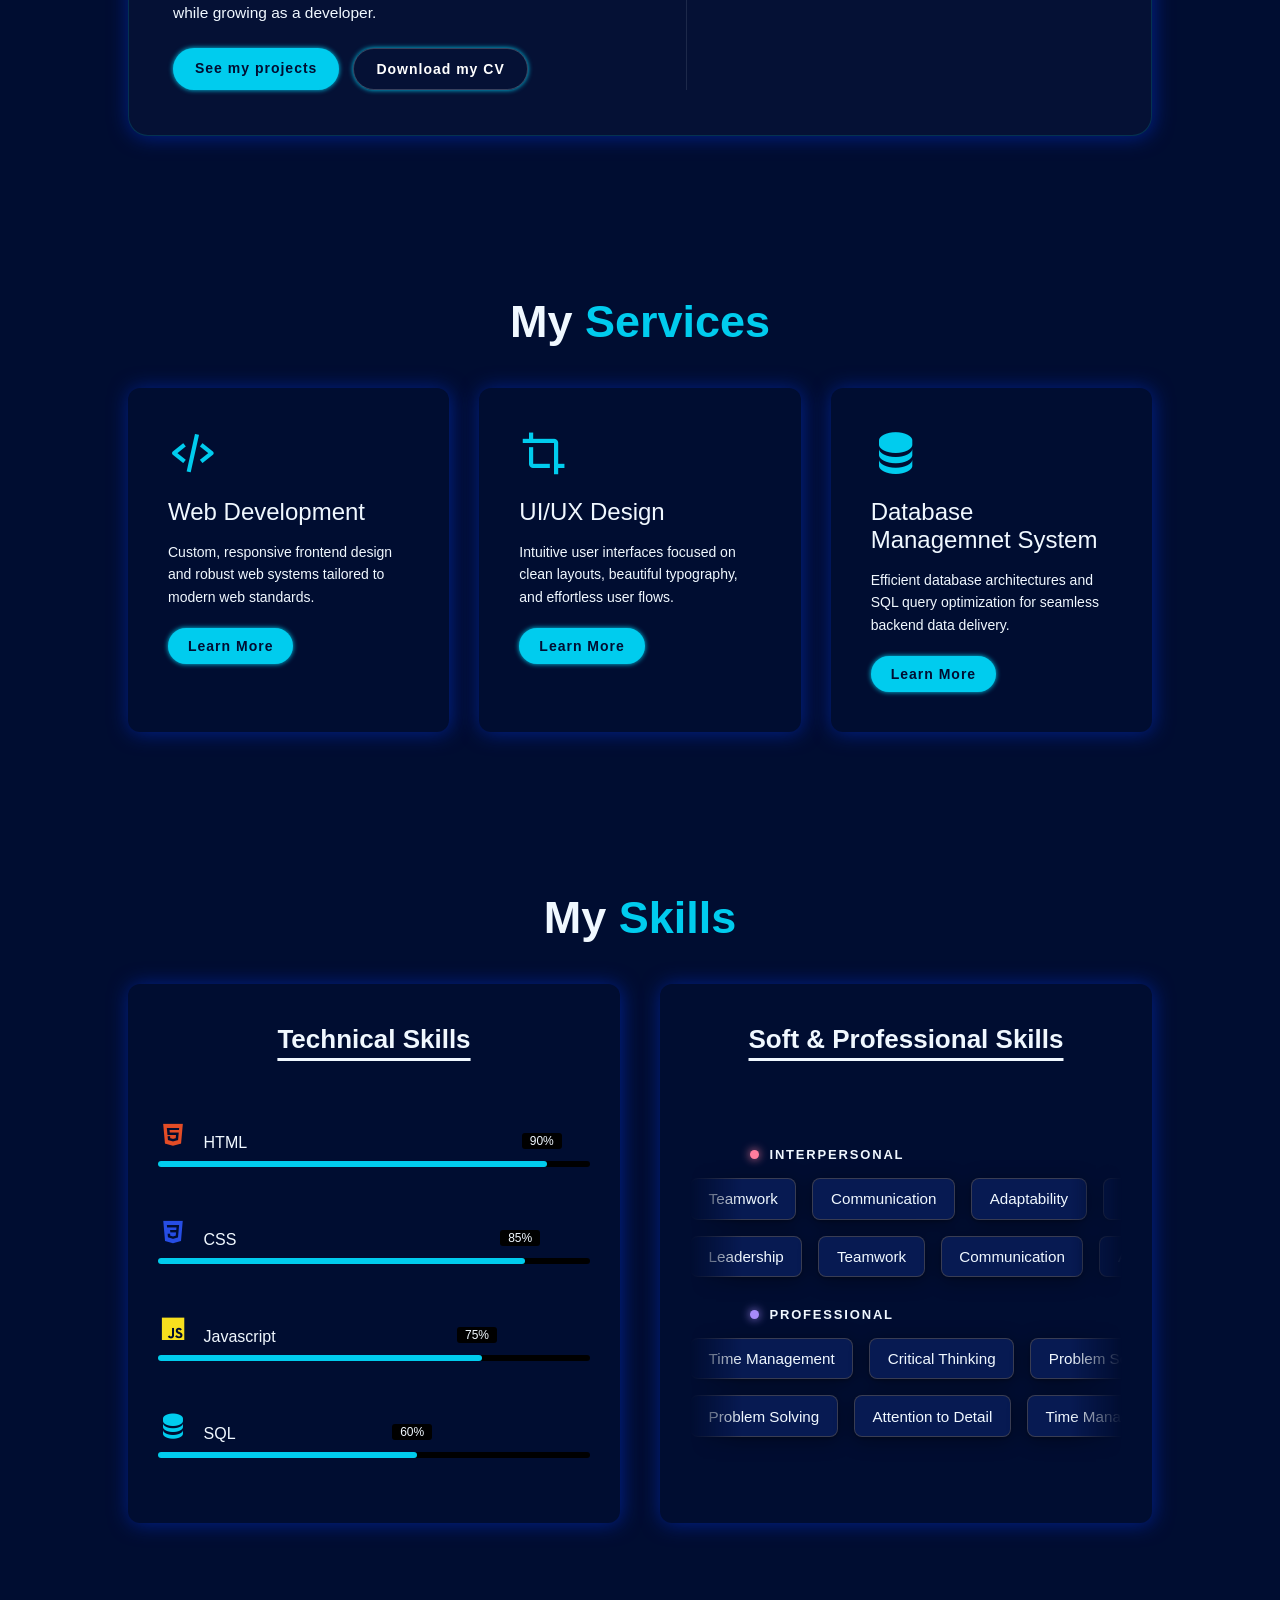
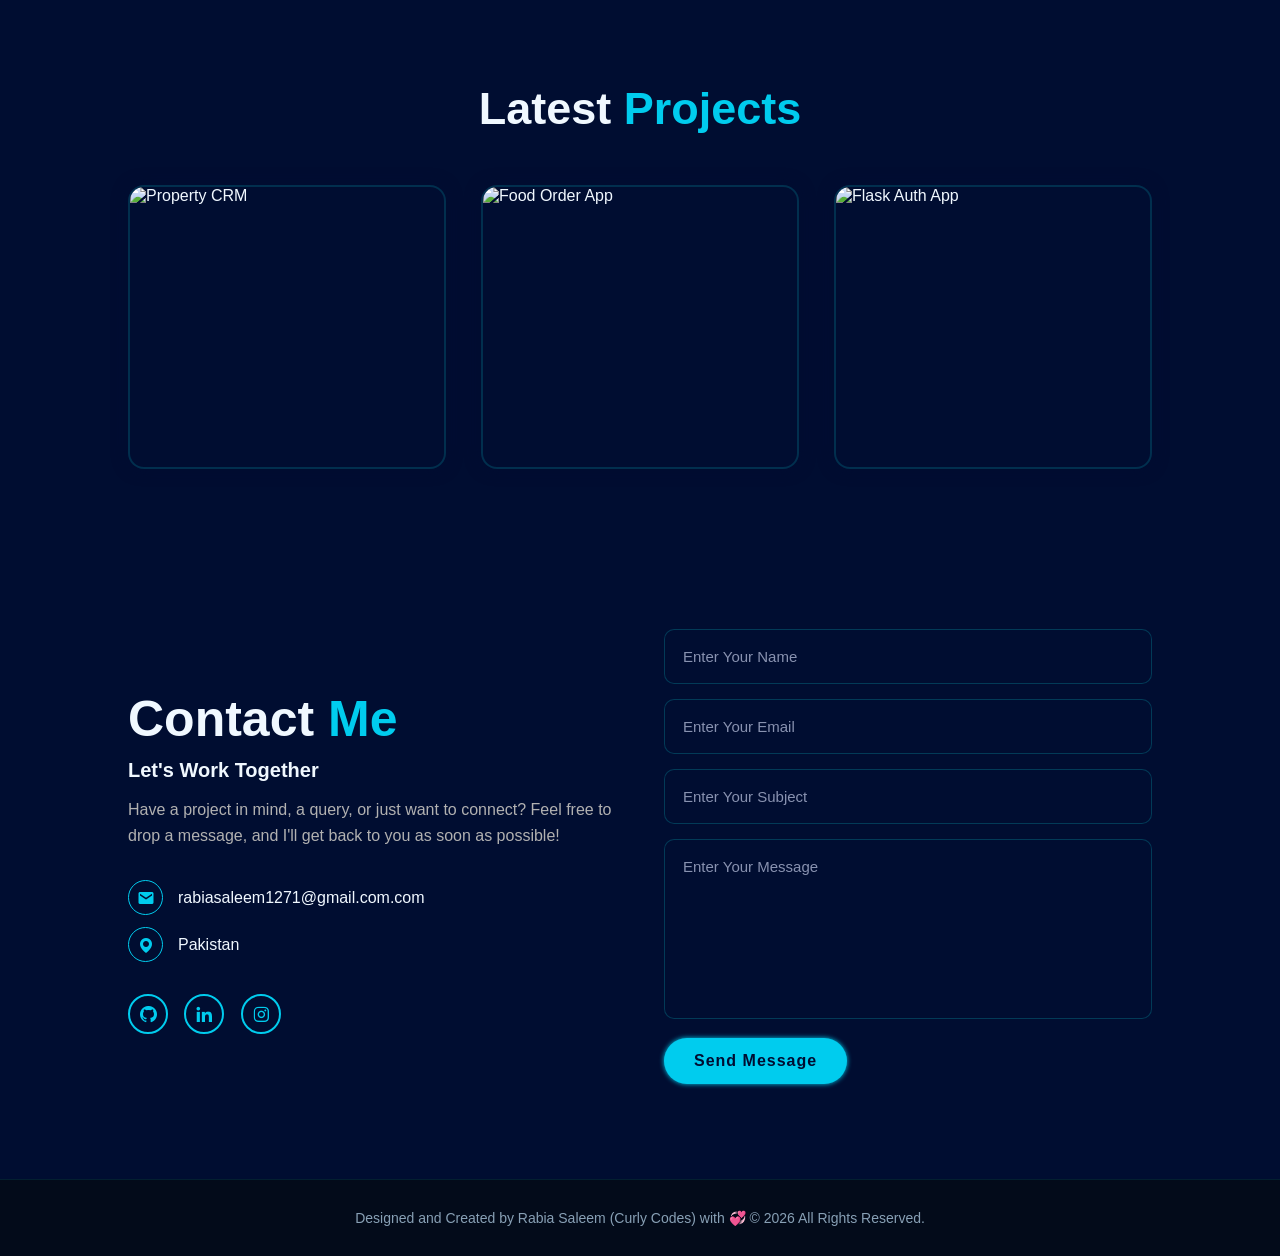
==== commit 3fa78bca: "Update index.html" ====
--- a/index.html
+++ b/index.html
@@ -61,11 +61,17 @@
                     </figure>
                     <p class="ab-hello">Hi, I'm <span>Rabia</span>.<small>Software Engineering student, Lahore</small></p>
                 </div>
-
-                <p class="ab-reveal" style="--d:.1s">I study Software Engineering at Virtual University of Pakistan. I've been studying computer science since 9th grade, and it's always been the subject where I score my best marks.</p>
-                <p class="ab-reveal" style="--d:.15s">These days I mostly build websites: a property CRM with PHP and MySQL, a food ordering app, and a login system with Flask. I'm still learning JavaScript properly and have just started React, and I like figuring things out by building them myself.</p>
-                <p class="ab-reveal" style="--d:.2s">Right now I'm looking for an internship where I can work with a team, learn from real projects and be useful while I do.</p>
-
+                <p class="ab-reveal" style="--d:.1s">
+    I’m a Software Engineering student at Virtual University of Pakistan. I’ve been studying computer science since 9th grade, and it has always been one of the subjects I enjoy the most and perform well in.
+</p>
+
+<p class="ab-reveal" style="--d:.15s">
+    I enjoy building websites and learning through hands-on projects. I’ve worked on projects including a property CRM using PHP and MySQL, a food ordering application, and web-based systems using Java technologies. Currently, I’m strengthening my JavaScript skills and learning React to build more interactive and modern web applications.
+</p>
+
+<p class="ab-reveal" style="--d:.2s">
+    I enjoy solving problems, exploring new technologies, and turning ideas into working projects. Right now, I’m looking for an internship where I can work with a team, gain real-world experience, learn from experienced developers, and contribute to meaningful projects while growing as a developer.
+</p>
                 <div class="ab-actions ab-reveal" style="--d:.25s">
                     <a href="#projects" class="btn btn-primary">See my projects</a>
                     <a href="Rabia_Saleem_CV (1).docx.pdf" target="_blank" class="btn btn-secondary" download>Download my CV</a>
@@ -117,7 +123,7 @@
                 </div>
                 <div>
                     <i class="bx bxs-data"></i>
-                    <h2>Database Systems</h2>
+                    <h2>Database Managemnet System</h2>
                     <p>Efficient database architectures and SQL query optimization for seamless backend data delivery.
                     </p>
                     <a href="#" class="read">Learn More</a>
@@ -232,8 +238,8 @@
         <div class="row">
             <img src="https://images.unsplash.com/photo-1507238691740-187a5b1d37b8?q=80&w=800&auto=format&fit=crop" alt="Flask Auth App">
             <div class="layer">
-                <h5>Flask Auth App</h5>
-                <p>Python Flask web system with secure session-based user login and dashboard management.</p>
+                <h5>Lead Tracking System</h5>
+                <p>Web system with secure session-based user login and dashboard management and leads management system.</p>
                 <a href="#"><i class='bx bx-link-external'></i></a>
             </div>
         </div>
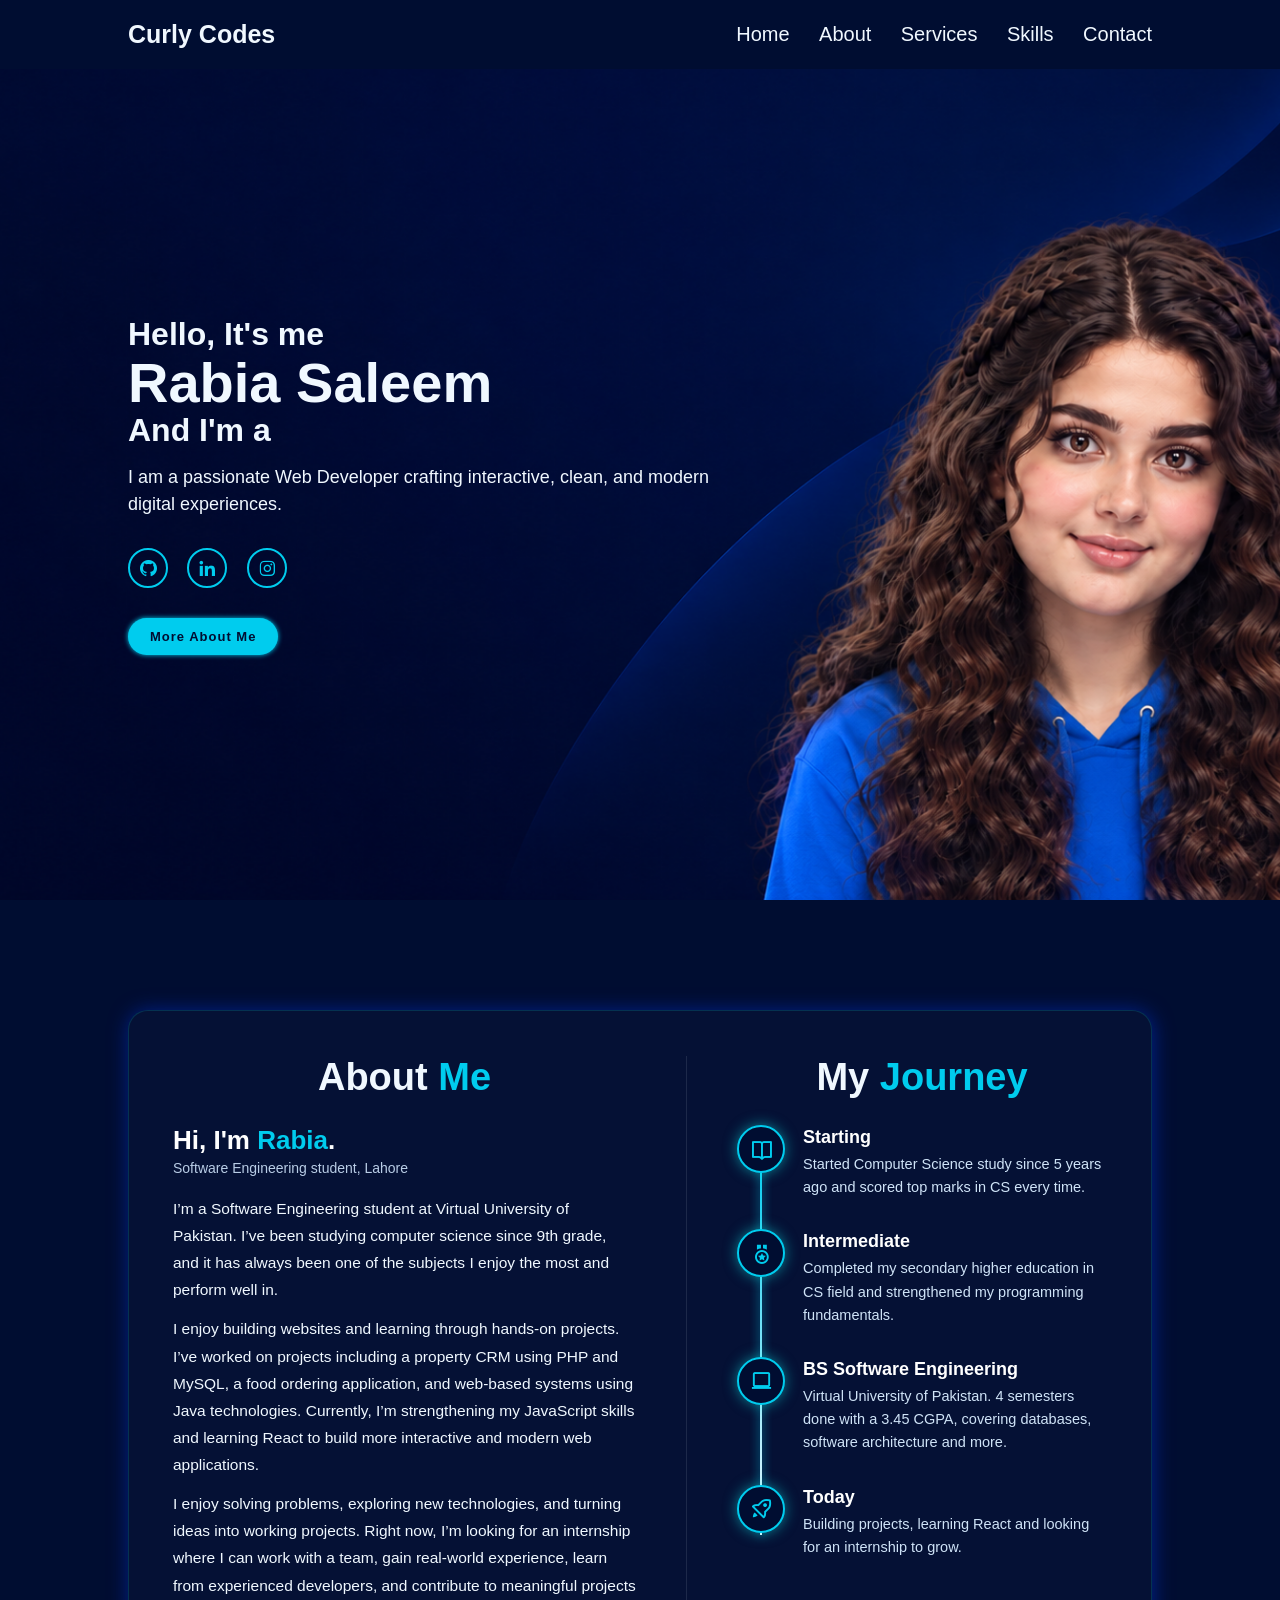
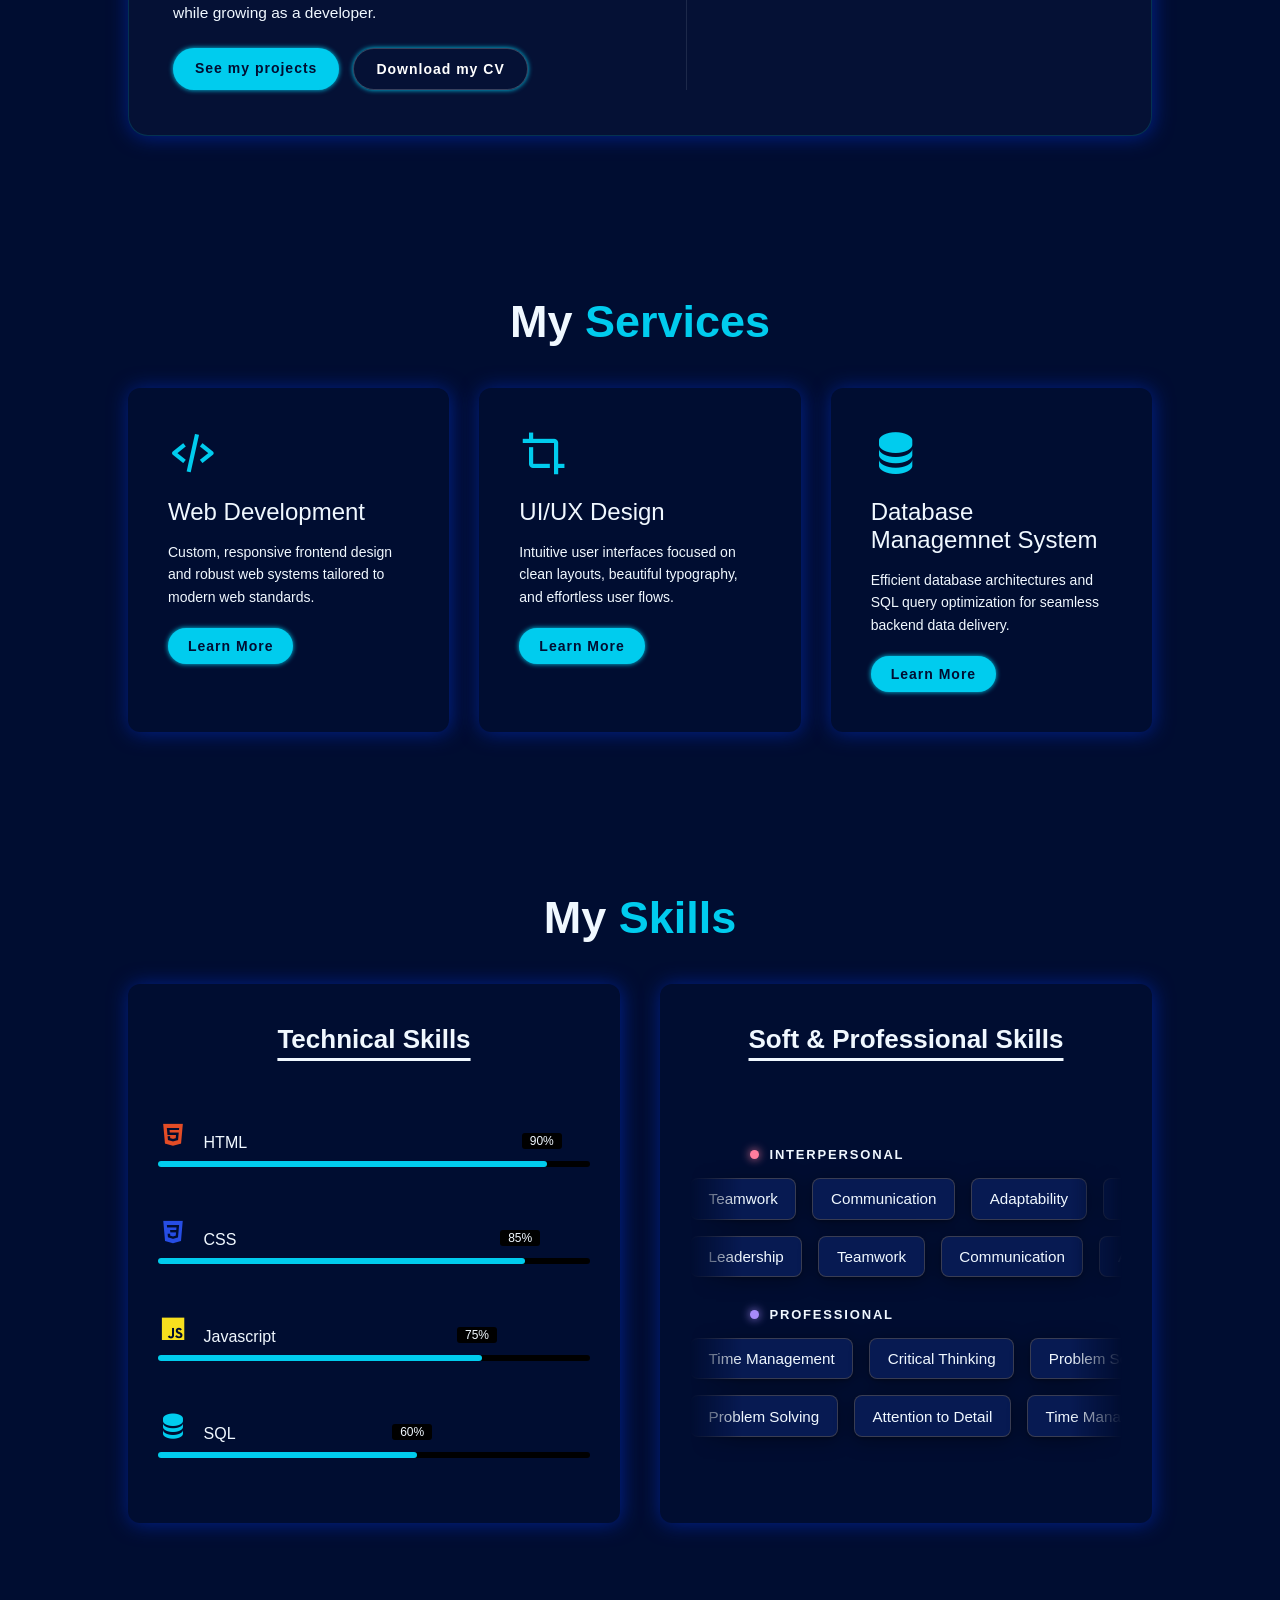
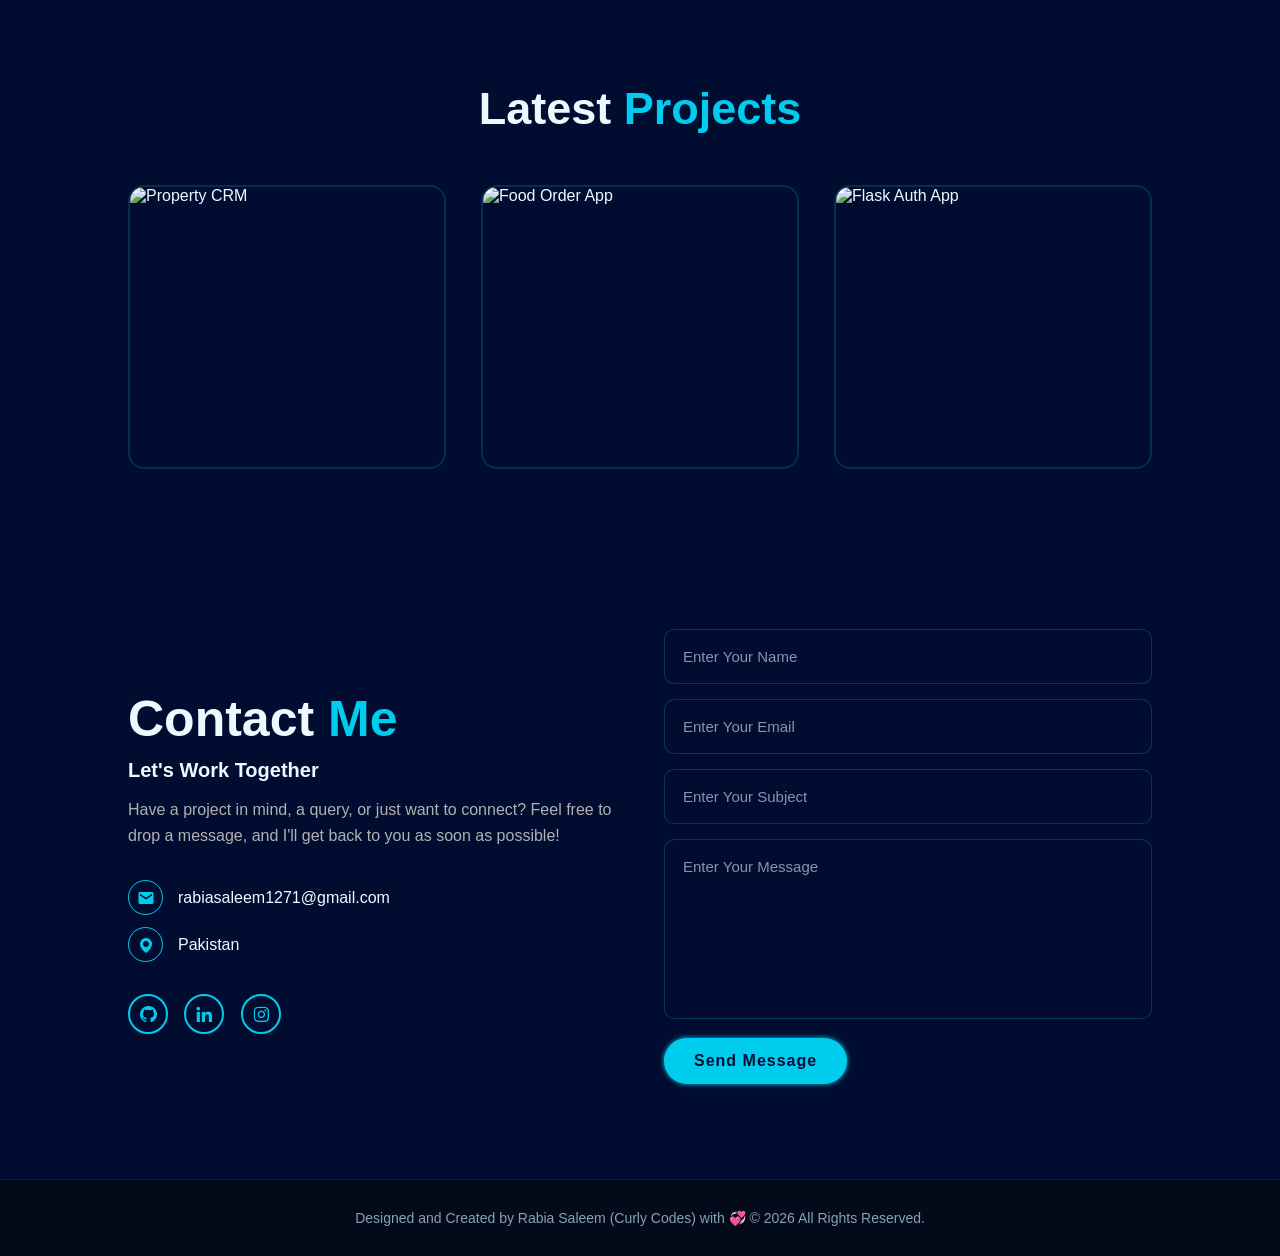
==== commit dbe852b0: "Updated" ====
--- a/index.html
+++ b/index.html
@@ -256,7 +256,7 @@
             <p>Have a project in mind, a query, or just want to connect? Feel free to drop a message, and I'll get back to you as soon as possible!</p>
             
             <div class="contact-list">
-                <li><i class='bx bxs-envelope'></i>rabiasaleem1271@gmail.com.com</li>
+                <li><i class='bx bxs-envelope'></i>rabiasaleem1271@gmail.com</li>
                 <li><i class='bx bxs-map'></i> Pakistan</li>
             </div>
 
